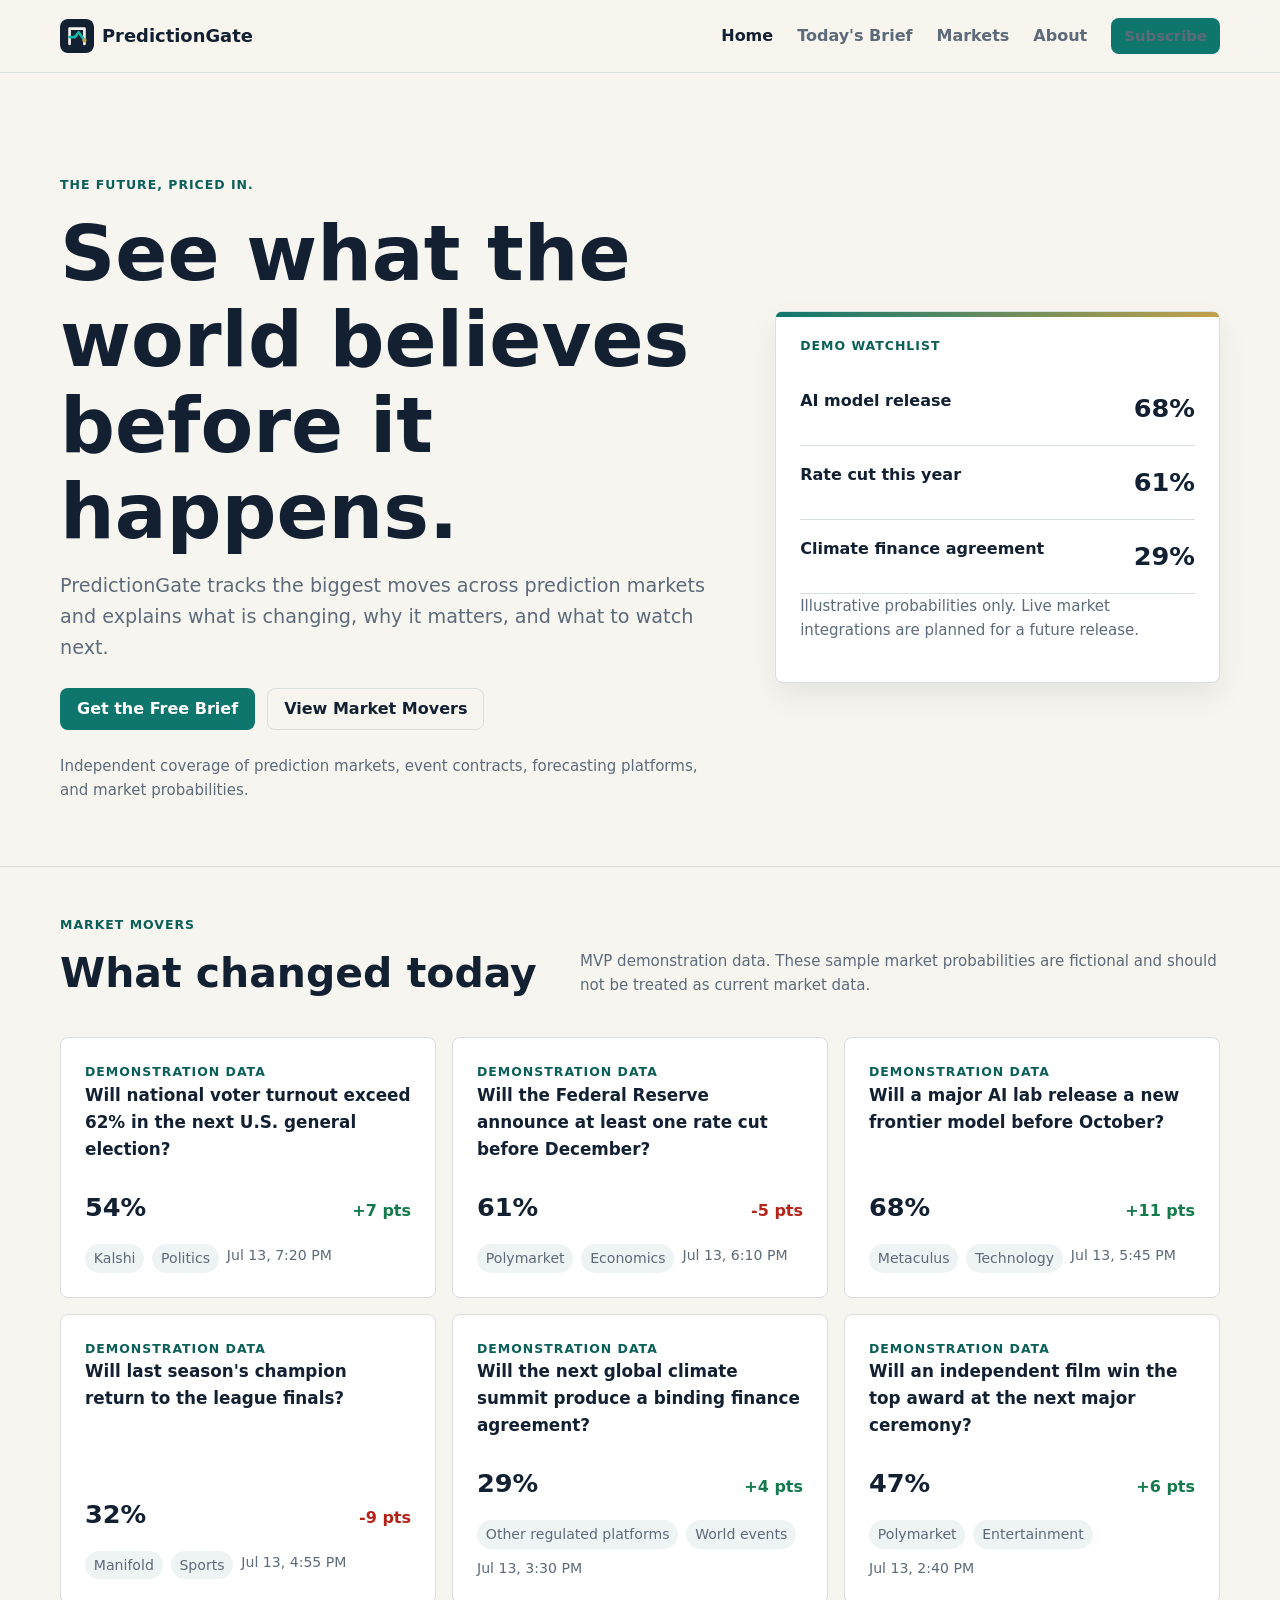
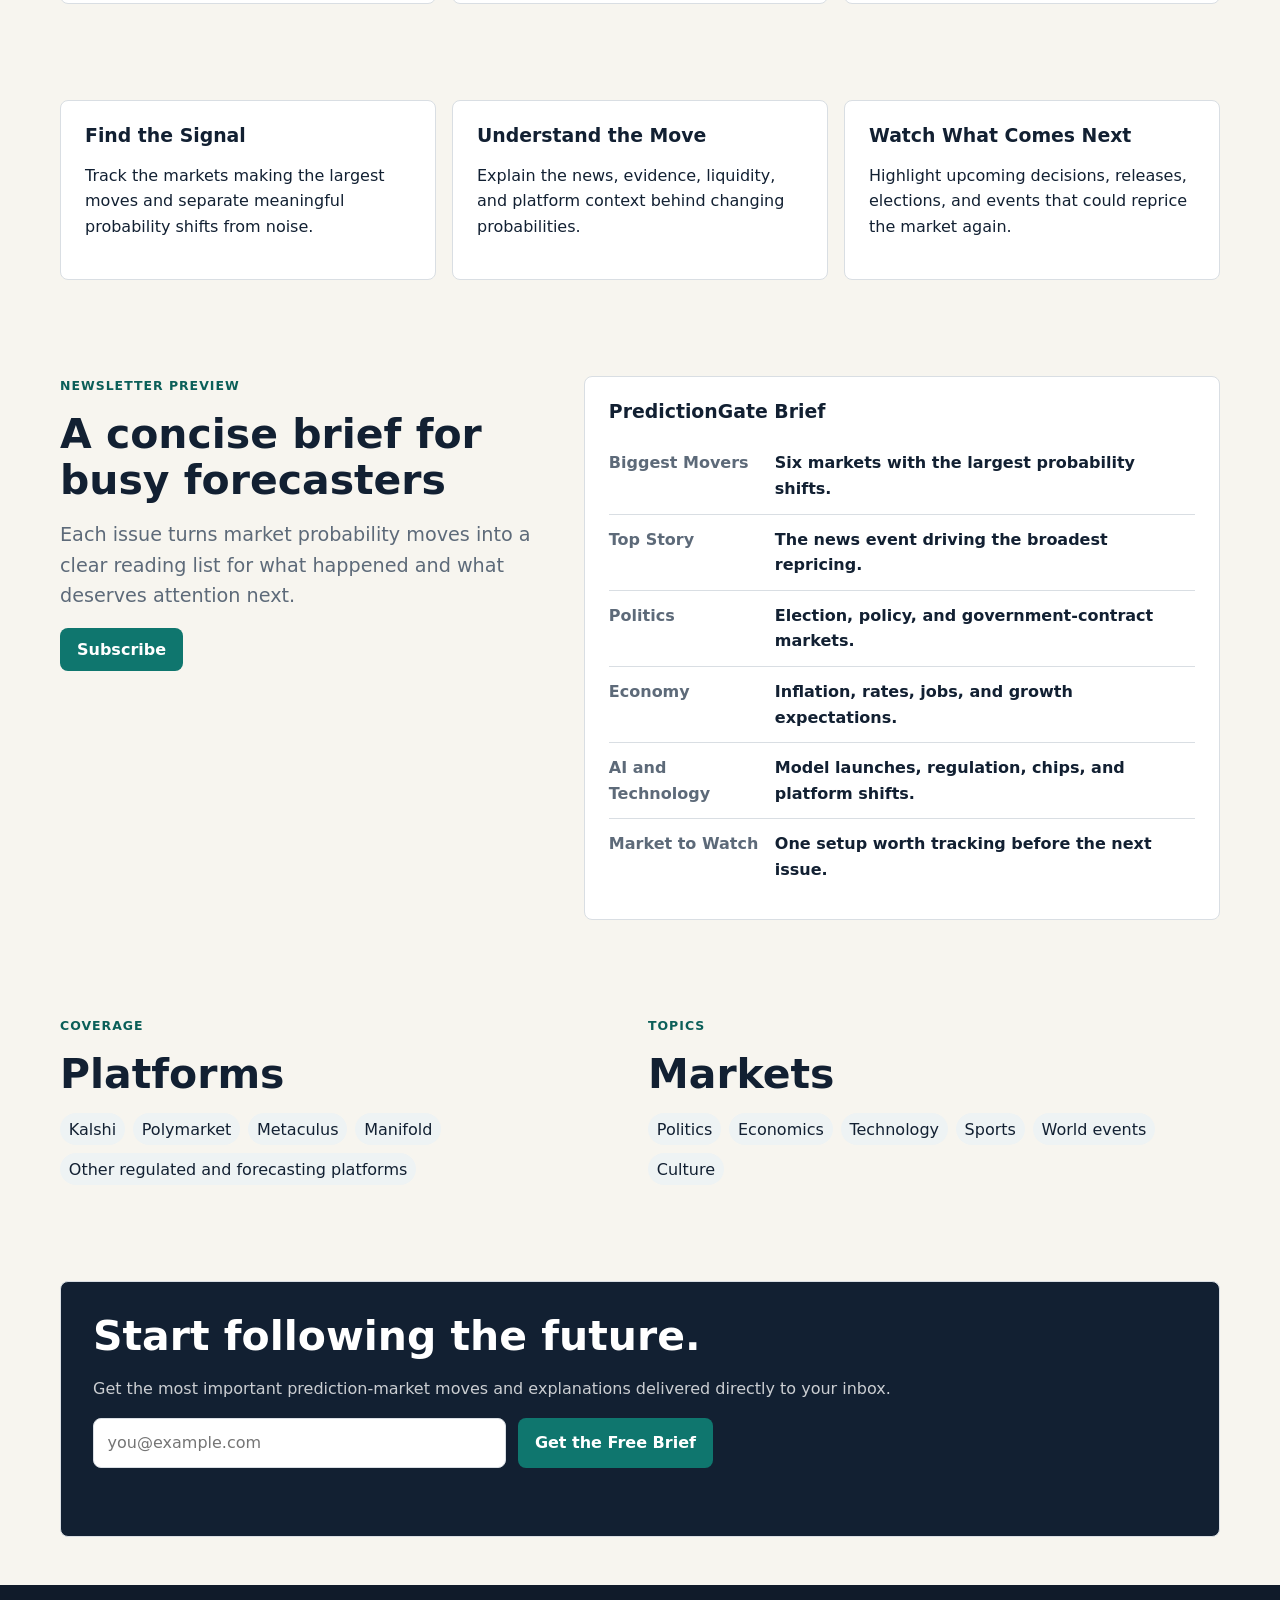
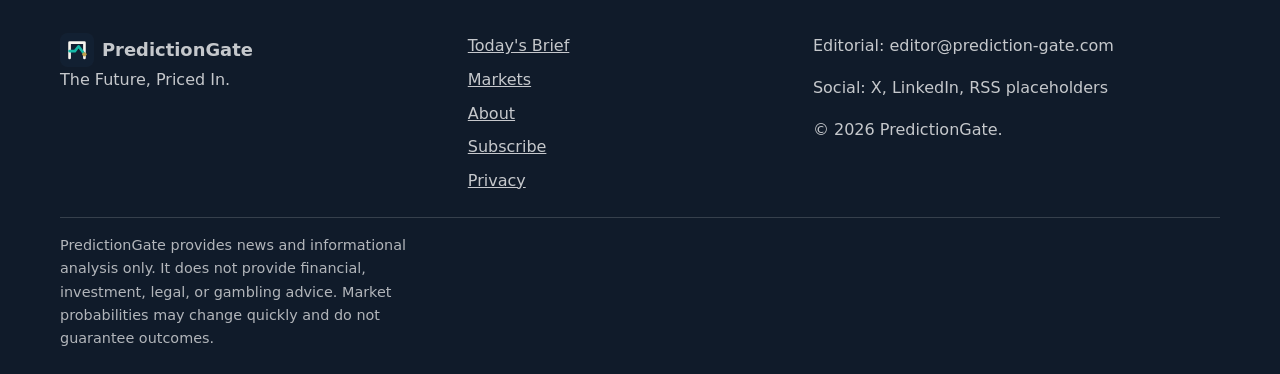
==== index.html @ e192de69 "Build PredictionGate static site" ====
<!doctype html>
<html lang="en">
<head>
  <meta charset="utf-8">
  <meta name="viewport" content="width=device-width, initial-scale=1">
  <title>PredictionGate | Prediction Market News and Analysis</title>
  <meta name="description" content="PredictionGate tracks prediction market news, event contracts, market probabilities, and forecasting market moves with clear analysis.">
  <link rel="canonical" href="https://prediction-gate.com/">
  <meta property="og:title" content="PredictionGate | The Future, Priced In.">
  <meta property="og:description" content="Prediction market analysis for the biggest market probability moves and the stories behind them.">
  <meta property="og:type" content="website">
  <meta property="og:url" content="https://prediction-gate.com/">
  <meta name="twitter:card" content="summary_large_image">
  <meta name="twitter:title" content="PredictionGate">
  <meta name="twitter:description" content="The Future, Priced In.">
  <link rel="stylesheet" href="css/styles.css">
  <link rel="icon" href="assets/favicon.svg" type="image/svg+xml">
  <script type="application/ld+json">
    {
      "@context": "https://schema.org",
      "@type": "Organization",
      "name": "PredictionGate",
      "url": "https://prediction-gate.com/",
      "slogan": "The Future, Priced In.",
      "description": "Independent media and analysis focused on prediction markets, event contracts, forecasting platforms, and market probabilities."
    }
  </script>
  <!-- Analytics placeholders: insert Google Analytics, Plausible, or Beehiiv tracking snippets here. -->
</head>
<body>
  <a class="skip-link" href="#main">Skip to content</a>
  <header class="site-header">
    <div class="header-inner">
      <a class="logo" href="index.html" aria-label="PredictionGate home"><span class="logo-mark">PG</span><span>PredictionGate</span></a>
      <button class="nav-toggle" type="button" aria-expanded="false" aria-controls="site-nav" aria-label="Open navigation"><span></span><span></span><span></span></button>
      <nav class="site-nav" id="site-nav" aria-label="Main navigation">
        <a href="index.html" aria-current="page">Home</a>
        <a href="brief.html">Today's Brief</a>
        <a href="markets.html">Markets</a>
        <a href="about.html">About</a>
        <a class="button small" href="subscribe.html">Subscribe</a>
      </nav>
    </div>
  </header>
  <main id="main">
    <section class="hero">
      <div class="section-inner hero-grid">
        <div>
          <p class="eyebrow">The Future, Priced In.</p>
          <h1>See what the world believes before it happens.</h1>
          <p class="lead">PredictionGate tracks the biggest moves across prediction markets and explains what is changing, why it matters, and what to watch next.</p>
          <div class="hero-actions">
            <a class="button" href="subscribe.html">Get the Free Brief</a>
            <a class="button secondary" href="markets.html">View Market Movers</a>
          </div>
          <p class="trust-statement">Independent coverage of prediction markets, event contracts, forecasting platforms, and market probabilities.</p>
        </div>
        <aside class="probability-panel" aria-label="Sample probability watchlist">
          <p class="eyebrow">Demo Watchlist</p>
          <div class="ticker-row"><strong>AI model release</strong><span class="probability">68%</span></div>
          <div class="ticker-row"><strong>Rate cut this year</strong><span class="probability">61%</span></div>
          <div class="ticker-row"><strong>Climate finance agreement</strong><span class="probability">29%</span></div>
          <p class="notice">Illustrative probabilities only. Live market integrations are planned for a future release.</p>
        </aside>
      </div>
    </section>

    <section class="section">
      <div class="section-inner">
        <div class="section-heading">
          <div>
            <p class="eyebrow">Market Movers</p>
            <h2>What changed today</h2>
          </div>
          <p class="notice">MVP demonstration data. These sample market probabilities are fictional and should not be treated as current market data.</p>
        </div>
        <div class="grid market-grid" id="market-movers" aria-live="polite"></div>
      </div>
    </section>

    <section class="section">
      <div class="section-inner grid three">
        <article class="card"><h3>Find the Signal</h3><p>Track the markets making the largest moves and separate meaningful probability shifts from noise.</p></article>
        <article class="card"><h3>Understand the Move</h3><p>Explain the news, evidence, liquidity, and platform context behind changing probabilities.</p></article>
        <article class="card"><h3>Watch What Comes Next</h3><p>Highlight upcoming decisions, releases, elections, and events that could reprice the market again.</p></article>
      </div>
    </section>

    <section class="section">
      <div class="section-inner newsletter-preview">
        <div>
          <p class="eyebrow">Newsletter Preview</p>
          <h2>A concise brief for busy forecasters</h2>
          <p class="lead">Each issue turns market probability moves into a clear reading list for what happened and what deserves attention next.</p>
          <a class="button" href="subscribe.html">Subscribe</a>
        </div>
        <article class="article-card">
          <h3>PredictionGate Brief</h3>
          <ul class="issue-list">
            <li><span>Biggest Movers</span><strong>Six markets with the largest probability shifts.</strong></li>
            <li><span>Top Story</span><strong>The news event driving the broadest repricing.</strong></li>
            <li><span>Politics</span><strong>Election, policy, and government-contract markets.</strong></li>
            <li><span>Economy</span><strong>Inflation, rates, jobs, and growth expectations.</strong></li>
            <li><span>AI and Technology</span><strong>Model launches, regulation, chips, and platform shifts.</strong></li>
            <li><span>Market to Watch</span><strong>One setup worth tracking before the next issue.</strong></li>
          </ul>
        </article>
      </div>
    </section>

    <section class="section">
      <div class="section-inner grid two">
        <div>
          <p class="eyebrow">Coverage</p>
          <h2>Platforms</h2>
          <div class="tag-cloud">
            <span class="pill">Kalshi</span><span class="pill">Polymarket</span><span class="pill">Metaculus</span><span class="pill">Manifold</span><span class="pill">Other regulated and forecasting platforms</span>
          </div>
        </div>
        <div>
          <p class="eyebrow">Topics</p>
          <h2>Markets</h2>
          <div class="tag-cloud">
            <span class="pill">Politics</span><span class="pill">Economics</span><span class="pill">Technology</span><span class="pill">Sports</span><span class="pill">World events</span><span class="pill">Culture</span>
          </div>
        </div>
      </div>
    </section>

    <section class="section">
      <div class="section-inner callout">
        <h2>Start following the future.</h2>
        <p>Get the most important prediction-market moves and explanations delivered directly to your inbox.</p>
        <form class="signup-form" novalidate>
          <label for="home-email">Email address</label>
          <input id="home-email" name="email" type="email" autocomplete="email" placeholder="you@example.com" required>
          <button class="button" type="submit">Get the Free Brief</button>
          <p class="form-message" role="status" aria-live="polite"></p>
        </form>
      </div>
    </section>
  </main>
  <footer class="site-footer">
    <div class="footer-inner">
      <div><a class="logo" href="index.html"><span class="logo-mark">PG</span><span>PredictionGate</span></a><p>The Future, Priced In.</p></div>
      <nav class="footer-links" aria-label="Footer navigation"><a href="brief.html">Today's Brief</a><a href="markets.html">Markets</a><a href="about.html">About</a><a href="subscribe.html">Subscribe</a><a href="privacy.html">Privacy</a></nav>
      <div><p>Editorial: editor@prediction-gate.com</p><p>Social: X, LinkedIn, RSS placeholders</p><p>&copy; <span class="current-year"></span> PredictionGate.</p></div>
    </div>
    <div class="footer-inner footer-disclaimer">PredictionGate provides news and informational analysis only. It does not provide financial, investment, legal, or gambling advice. Market probabilities may change quickly and do not guarantee outcomes.</div>
  </footer>
  <script src="js/main.js"></script>
</body>
</html>
---- css/styles.css ----
:root {
  --color-bg: #f7f5ef;
  --color-surface: #ffffff;
  --color-surface-muted: #eef3f4;
  --color-text: #122032;
  --color-muted: #5d6a79;
  --color-border: #d9dee3;
  --color-accent: #0f766e;
  --color-accent-dark: #0b5f59;
  --color-positive: #147a4b;
  --color-negative: #b42318;
  --color-warning: #9a5b00;
  --font-base: system-ui, -apple-system, BlinkMacSystemFont, "Segoe UI", sans-serif;
  --page-width: 1160px;
  --space-1: 0.25rem;
  --space-2: 0.5rem;
  --space-3: 0.75rem;
  --space-4: 1rem;
  --space-5: 1.5rem;
  --space-6: 2rem;
  --space-7: 3rem;
  --radius: 8px;
  --shadow: 0 12px 28px rgba(18, 32, 50, 0.08);
}

* {
  box-sizing: border-box;
}

html {
  scroll-behavior: smooth;
}

body {
  margin: 0;
  color: var(--color-text);
  background: var(--color-bg);
  font-family: var(--font-base);
  font-size: 16px;
  line-height: 1.6;
}

body.nav-open {
  overflow: hidden;
}

img,
svg {
  max-width: 100%;
}

a {
  color: inherit;
}

a:hover {
  color: var(--color-accent);
}

:focus-visible {
  outline: 3px solid rgba(15, 118, 110, 0.45);
  outline-offset: 3px;
}

.skip-link {
  position: absolute;
  top: -48px;
  left: var(--space-4);
  z-index: 20;
  padding: var(--space-2) var(--space-4);
  background: var(--color-text);
  color: #fff;
  border-radius: var(--radius);
}

.skip-link:focus {
  top: var(--space-4);
}

.site-header {
  position: sticky;
  top: 0;
  z-index: 10;
  background: rgba(247, 245, 239, 0.94);
  border-bottom: 1px solid var(--color-border);
  backdrop-filter: blur(12px);
}

.header-inner,
.section-inner,
.footer-inner {
  width: min(100% - 32px, var(--page-width));
  margin: 0 auto;
}

.header-inner {
  display: flex;
  align-items: center;
  justify-content: space-between;
  min-height: 72px;
  gap: var(--space-4);
}

.logo {
  display: inline-flex;
  align-items: center;
  gap: var(--space-2);
  color: var(--color-text);
  font-weight: 800;
  font-size: 1.12rem;
  text-decoration: none;
}

.logo-mark {
  display: grid;
  place-items: center;
  width: 34px;
  height: 34px;
  overflow: hidden;
  color: transparent;
  background: url("../assets/logo-mark.svg") center / contain no-repeat;
  border-radius: var(--radius);
  font-size: 0.85rem;
  letter-spacing: 0;
  text-indent: -999px;
}

.nav-toggle {
  display: none;
  width: 42px;
  height: 42px;
  border: 1px solid var(--color-border);
  border-radius: var(--radius);
  background: var(--color-surface);
  color: var(--color-text);
}

.nav-toggle span {
  display: block;
  width: 18px;
  height: 2px;
  margin: 4px auto;
  background: currentColor;
}

.site-nav {
  display: flex;
  align-items: center;
  gap: var(--space-5);
}

.site-nav a {
  color: var(--color-muted);
  font-weight: 650;
  text-decoration: none;
}

.site-nav a[aria-current="page"] {
  color: var(--color-text);
}

.button,
button.button {
  display: inline-flex;
  align-items: center;
  justify-content: center;
  min-height: 42px;
  padding: 0.72rem 1rem;
  border: 1px solid transparent;
  border-radius: var(--radius);
  background: var(--color-accent);
  color: #fff;
  font: inherit;
  font-weight: 750;
  line-height: 1.1;
  text-decoration: none;
  cursor: pointer;
}

.button:hover {
  background: var(--color-accent-dark);
  color: #fff;
}

.button.secondary {
  background: transparent;
  color: var(--color-text);
  border-color: var(--color-border);
}

.button.secondary:hover {
  background: var(--color-surface);
  color: var(--color-text);
}

.button.small {
  min-height: 36px;
  padding: 0.55rem 0.75rem;
  font-size: 0.93rem;
}

.hero {
  padding: clamp(3rem, 8vw, 7rem) 0 var(--space-7);
  border-bottom: 1px solid var(--color-border);
}

.hero-grid {
  display: grid;
  grid-template-columns: minmax(0, 1.08fr) minmax(320px, 0.72fr);
  gap: var(--space-7);
  align-items: center;
}

.eyebrow,
.demo-label {
  color: var(--color-accent-dark);
  font-size: 0.78rem;
  font-weight: 800;
  letter-spacing: 0.08em;
  text-transform: uppercase;
}

h1,
h2,
h3 {
  line-height: 1.12;
  margin: 0 0 var(--space-4);
}

h1 {
  max-width: 760px;
  font-size: clamp(2.6rem, 6vw, 5.7rem);
}

h2 {
  font-size: clamp(1.8rem, 3.2vw, 3rem);
}

h3 {
  font-size: 1.18rem;
}

p {
  margin: 0 0 var(--space-4);
}

.lead {
  max-width: 710px;
  color: var(--color-muted);
  font-size: clamp(1.08rem, 1.5vw, 1.28rem);
}

.hero-actions,
.button-row {
  display: flex;
  flex-wrap: wrap;
  gap: var(--space-3);
  margin: var(--space-5) 0;
}

.trust-statement,
.notice,
.meta {
  color: var(--color-muted);
  font-size: 0.94rem;
}

.probability-panel {
  position: relative;
  padding: var(--space-5);
  background: var(--color-surface);
  border: 1px solid var(--color-border);
  border-radius: var(--radius);
  box-shadow: var(--shadow);
}

.probability-panel::before {
  content: "";
  position: absolute;
  inset: 0 0 auto;
  height: 5px;
  background: linear-gradient(90deg, var(--color-accent), #c2a14d);
  border-radius: var(--radius) var(--radius) 0 0;
}

.ticker-row {
  display: grid;
  grid-template-columns: 1fr auto;
  gap: var(--space-4);
  padding: var(--space-4) 0;
  border-bottom: 1px solid var(--color-border);
}

.ticker-row:last-child {
  border-bottom: 0;
}

.ticker-row strong {
  display: block;
}

.probability {
  font-size: 1.6rem;
  font-weight: 850;
}

.positive {
  color: var(--color-positive);
}

.negative {
  color: var(--color-negative);
}

.section {
  padding: var(--space-7) 0;
}

.section-heading {
  display: flex;
  align-items: end;
  justify-content: space-between;
  gap: var(--space-5);
  margin-bottom: var(--space-5);
}

.section-heading p {
  max-width: 640px;
}

.grid {
  display: grid;
  gap: var(--space-4);
}

.grid.three {
  grid-template-columns: repeat(3, 1fr);
}

.grid.two {
  grid-template-columns: repeat(2, 1fr);
}

.market-grid {
  grid-template-columns: repeat(3, 1fr);
}

.card,
.market-card,
.callout,
.article-card {
  background: var(--color-surface);
  border: 1px solid var(--color-border);
  border-radius: var(--radius);
}

.card,
.article-card {
  padding: var(--space-5);
}

.market-card {
  display: flex;
  flex-direction: column;
  min-height: 260px;
  padding: var(--space-5);
}

.market-card .question {
  flex: 1;
  margin-bottom: var(--space-5);
  font-size: 1.05rem;
  font-weight: 750;
}

.market-topline {
  display: flex;
  align-items: baseline;
  justify-content: space-between;
  gap: var(--space-3);
}

.move {
  font-weight: 800;
}

.market-meta {
  display: flex;
  flex-wrap: wrap;
  gap: var(--space-2);
  margin-top: var(--space-4);
  color: var(--color-muted);
  font-size: 0.88rem;
}

.pill {
  display: inline-flex;
  align-items: center;
  min-height: 26px;
  padding: 0.2rem 0.55rem;
  background: var(--color-surface-muted);
  border-radius: 999px;
}

.newsletter-preview {
  display: grid;
  grid-template-columns: 0.88fr 1.12fr;
  gap: var(--space-5);
  align-items: start;
}

.issue-list {
  margin: 0;
  padding: 0;
  list-style: none;
}

.issue-list li {
  display: grid;
  grid-template-columns: 150px 1fr;
  gap: var(--space-4);
  padding: var(--space-3) 0;
  border-bottom: 1px solid var(--color-border);
}

.issue-list li:last-child {
  border-bottom: 0;
}

.issue-list span {
  color: var(--color-muted);
  font-weight: 750;
}

.tag-cloud {
  display: flex;
  flex-wrap: wrap;
  gap: var(--space-2);
}

.signup-form {
  display: grid;
  grid-template-columns: minmax(220px, 1fr) auto;
  gap: var(--space-3);
  max-width: 620px;
}

.signup-form label {
  position: absolute;
  width: 1px;
  height: 1px;
  overflow: hidden;
  clip: rect(0 0 0 0);
}

input,
select {
  width: 100%;
  min-height: 44px;
  padding: 0.72rem 0.85rem;
  border: 1px solid var(--color-border);
  border-radius: var(--radius);
  background: var(--color-surface);
  color: var(--color-text);
  font: inherit;
}

.form-message {
  grid-column: 1 / -1;
  min-height: 24px;
  margin: 0;
  font-weight: 650;
}

.form-message.error {
  color: var(--color-negative);
}

.form-message.success {
  color: var(--color-positive);
}

.callout {
  padding: var(--space-6);
  background: var(--color-text);
  color: #fff;
}

.callout p {
  color: rgba(255, 255, 255, 0.78);
}

.callout .button.secondary {
  color: #fff;
  border-color: rgba(255, 255, 255, 0.32);
}

.page-header {
  padding: var(--space-7) 0 var(--space-6);
  border-bottom: 1px solid var(--color-border);
}

.article-layout {
  display: grid;
  grid-template-columns: minmax(0, 1fr) 300px;
  gap: var(--space-6);
  align-items: start;
}

.article-body {
  background: var(--color-surface);
  border: 1px solid var(--color-border);
  border-radius: var(--radius);
  padding: clamp(1.25rem, 4vw, 3rem);
}

.article-body h2 {
  margin-top: var(--space-6);
  font-size: 1.6rem;
}

.article-body ul {
  padding-left: 1.2rem;
}

.article-nav {
  display: flex;
  justify-content: space-between;
  gap: var(--space-3);
  margin-top: var(--space-5);
}

.share-links {
  display: flex;
  flex-wrap: wrap;
  gap: var(--space-2);
}

.dashboard-controls {
  display: grid;
  grid-template-columns: minmax(220px, 1.5fr) repeat(3, minmax(150px, 1fr)) auto;
  gap: var(--space-3);
  margin-bottom: var(--space-5);
  padding: var(--space-4);
  background: var(--color-surface);
  border: 1px solid var(--color-border);
  border-radius: var(--radius);
}

.empty-state {
  display: none;
  padding: var(--space-6);
  text-align: center;
  background: var(--color-surface);
  border: 1px solid var(--color-border);
  border-radius: var(--radius);
}

.empty-state.visible {
  display: block;
}

.site-footer {
  padding: var(--space-7) 0 var(--space-5);
  background: #101b2a;
  color: #fff;
}

.footer-inner {
  display: grid;
  grid-template-columns: 1.2fr 1fr 1.3fr;
  gap: var(--space-6);
}

.footer-inner a,
.footer-inner p {
  color: rgba(255, 255, 255, 0.76);
}

.footer-links {
  display: grid;
  gap: var(--space-2);
}

.footer-disclaimer {
  margin-top: var(--space-5);
  padding-top: var(--space-4);
  border-top: 1px solid rgba(255, 255, 255, 0.16);
  color: rgba(255, 255, 255, 0.68);
  font-size: 0.9rem;
}

@media (max-width: 920px) {
  .hero-grid,
  .newsletter-preview,
  .article-layout,
  .footer-inner {
    grid-template-columns: 1fr;
  }

  .grid.three,
  .grid.two,
  .market-grid {
    grid-template-columns: repeat(2, 1fr);
  }

  .dashboard-controls {
    grid-template-columns: 1fr 1fr;
  }
}

@media (max-width: 720px) {
  .nav-toggle {
    display: block;
  }

  .site-nav {
    position: fixed;
    inset: 72px 0 auto;
    display: none;
    flex-direction: column;
    align-items: stretch;
    padding: var(--space-4);
    background: var(--color-bg);
    border-bottom: 1px solid var(--color-border);
  }

  .site-nav.open {
    display: flex;
  }

  .site-nav a {
    padding: var(--space-3);
  }

  .grid.three,
  .grid.two,
  .market-grid,
  .dashboard-controls {
    grid-template-columns: 1fr;
  }

  .section-heading {
    display: block;
  }

  .signup-form {
    grid-template-columns: 1fr;
  }

  .issue-list li {
    grid-template-columns: 1fr;
    gap: 0;
  }

  .article-nav {
    flex-direction: column;
  }
}

@media (prefers-reduced-motion: reduce) {
  *,
  *::before,
  *::after {
    scroll-behavior: auto !important;
    transition-duration: 0.01ms !important;
    animation-duration: 0.01ms !important;
    animation-iteration-count: 1 !important;
  }
}
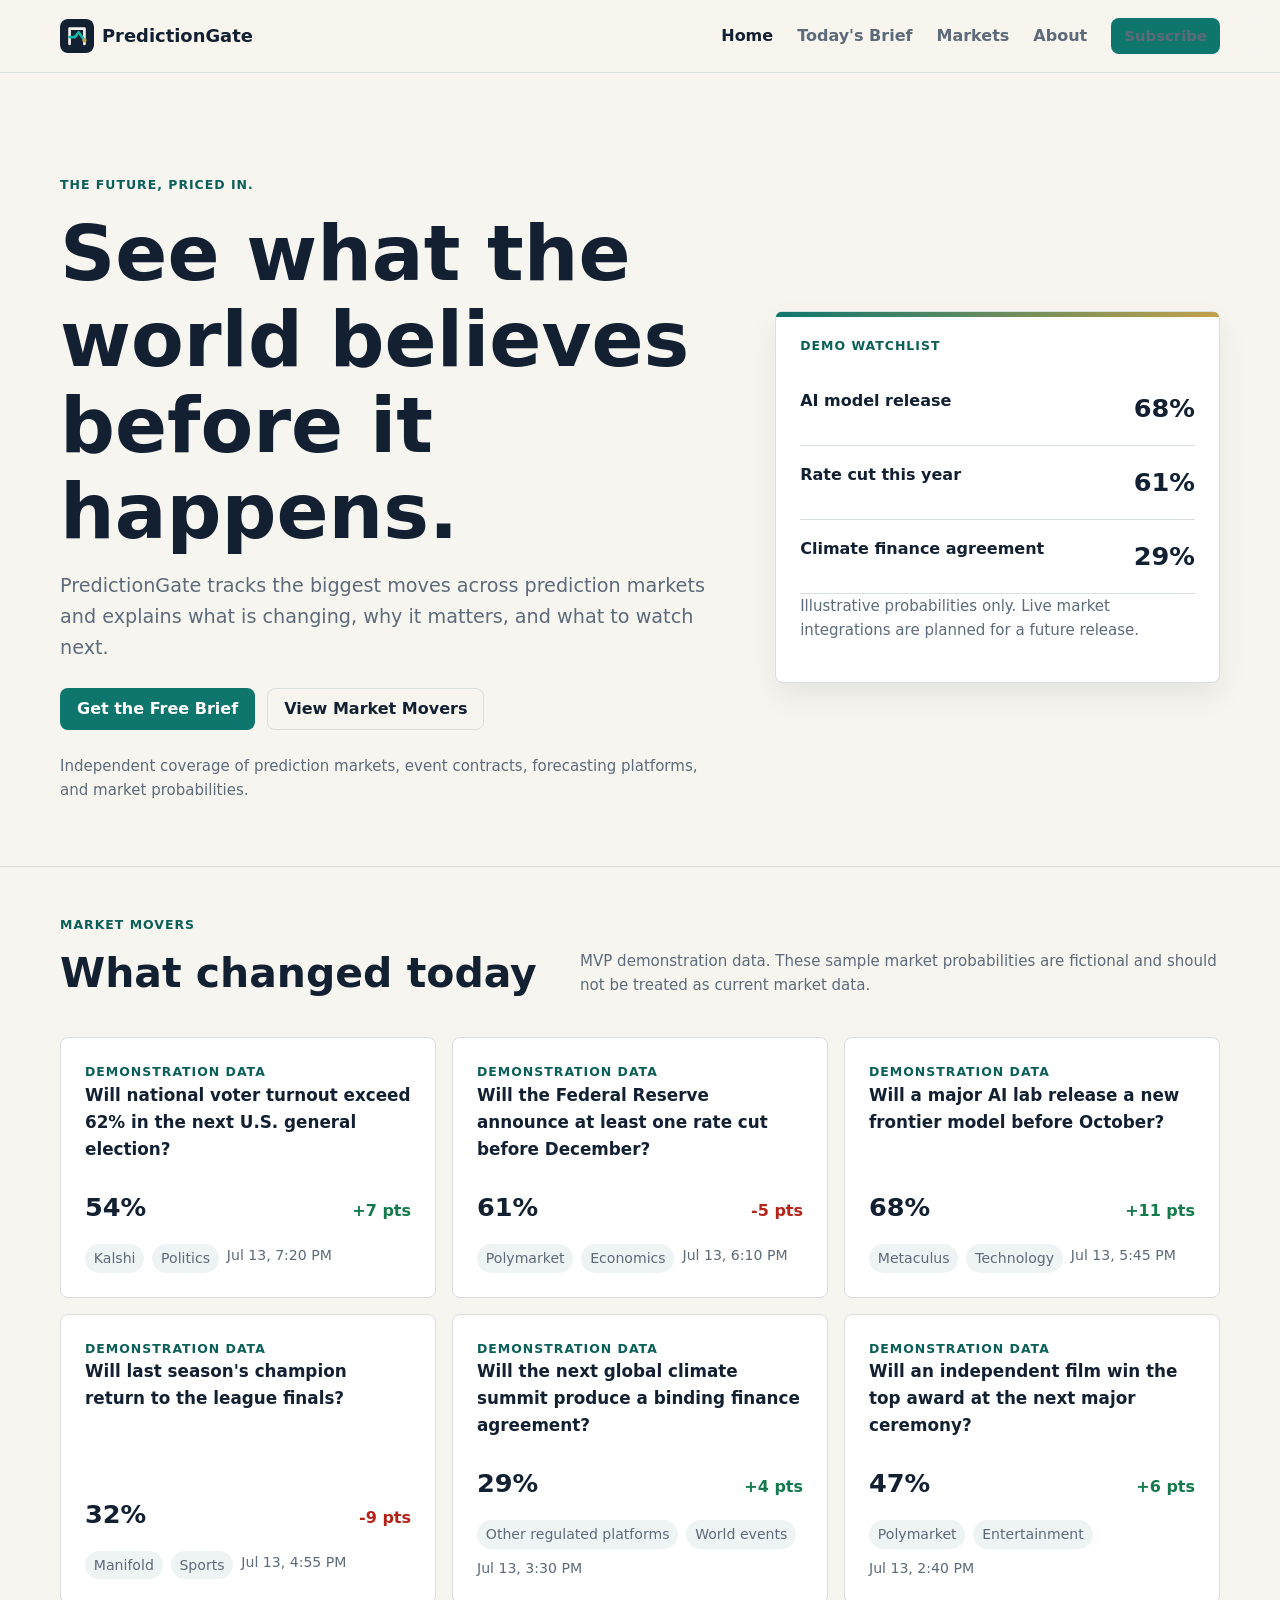
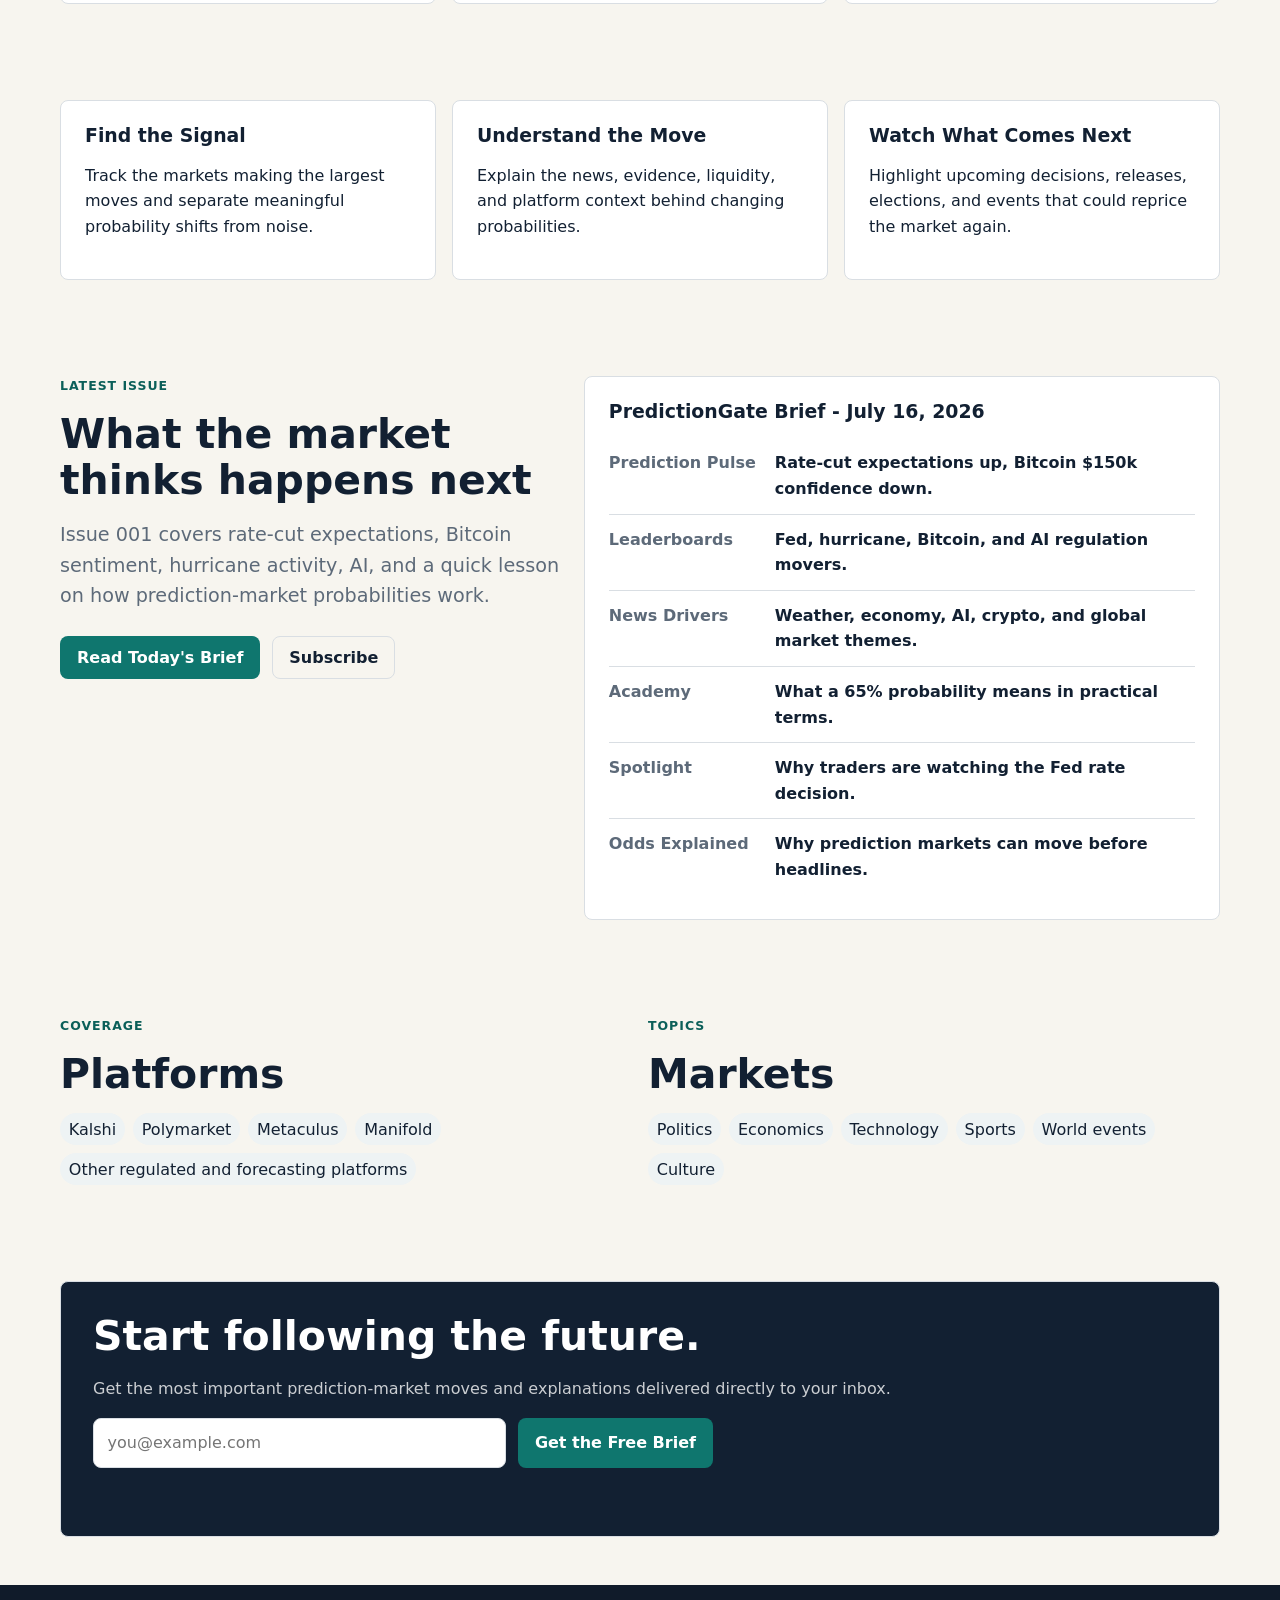
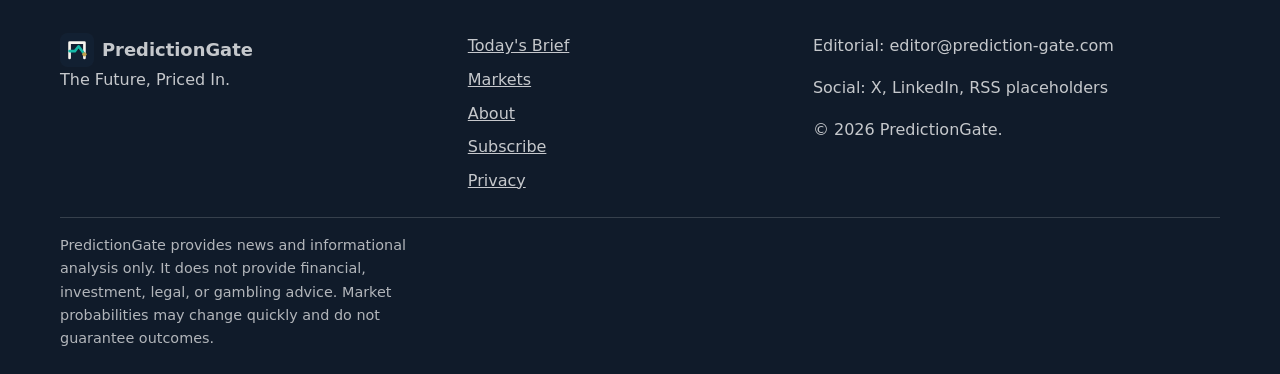
==== commit fe60403e: "Publish first PredictionGate brief" ====
--- a/index.html
+++ b/index.html
@@ -89,20 +89,20 @@
     <section class="section">
       <div class="section-inner newsletter-preview">
         <div>
-          <p class="eyebrow">Newsletter Preview</p>
-          <h2>A concise brief for busy forecasters</h2>
-          <p class="lead">Each issue turns market probability moves into a clear reading list for what happened and what deserves attention next.</p>
-          <a class="button" href="subscribe.html">Subscribe</a>
+          <p class="eyebrow">Latest Issue</p>
+          <h2>What the market thinks happens next</h2>
+          <p class="lead">Issue 001 covers rate-cut expectations, Bitcoin sentiment, hurricane activity, AI, and a quick lesson on how prediction-market probabilities work.</p>
+          <div class="button-row"><a class="button" href="brief.html">Read Today's Brief</a><a class="button secondary" href="subscribe.html">Subscribe</a></div>
         </div>
         <article class="article-card">
-          <h3>PredictionGate Brief</h3>
+          <h3>PredictionGate Brief - July 16, 2026</h3>
           <ul class="issue-list">
-            <li><span>Biggest Movers</span><strong>Six markets with the largest probability shifts.</strong></li>
-            <li><span>Top Story</span><strong>The news event driving the broadest repricing.</strong></li>
-            <li><span>Politics</span><strong>Election, policy, and government-contract markets.</strong></li>
-            <li><span>Economy</span><strong>Inflation, rates, jobs, and growth expectations.</strong></li>
-            <li><span>AI and Technology</span><strong>Model launches, regulation, chips, and platform shifts.</strong></li>
-            <li><span>Market to Watch</span><strong>One setup worth tracking before the next issue.</strong></li>
+            <li><span>Prediction Pulse</span><strong>Rate-cut expectations up, Bitcoin $150k confidence down.</strong></li>
+            <li><span>Leaderboards</span><strong>Fed, hurricane, Bitcoin, and AI regulation movers.</strong></li>
+            <li><span>News Drivers</span><strong>Weather, economy, AI, crypto, and global market themes.</strong></li>
+            <li><span>Academy</span><strong>What a 65% probability means in practical terms.</strong></li>
+            <li><span>Spotlight</span><strong>Why traders are watching the Fed rate decision.</strong></li>
+            <li><span>Odds Explained</span><strong>Why prediction markets can move before headlines.</strong></li>
           </ul>
         </article>
       </div>
--- a/css/styles.css
+++ b/css/styles.css
@@ -519,8 +519,53 @@
   font-size: 1.6rem;
 }
 
+.article-body h3 {
+  margin-top: var(--space-5);
+}
+
 .article-body ul {
   padding-left: 1.2rem;
+}
+
+.article-body figure {
+  margin: var(--space-5) 0;
+}
+
+.article-body figure img,
+.article-hero-image img {
+  display: block;
+  width: 100%;
+  height: auto;
+  border: 1px solid var(--color-border);
+  border-radius: var(--radius);
+}
+
+.article-body figcaption {
+  margin-top: var(--space-2);
+  color: var(--color-muted);
+  font-size: 0.88rem;
+}
+
+.article-hero-image {
+  margin: 0 0 var(--space-5);
+}
+
+.leaderboard-table {
+  width: 100%;
+  border-collapse: collapse;
+  margin: var(--space-4) 0;
+}
+
+.leaderboard-table th,
+.leaderboard-table td {
+  padding: var(--space-3);
+  border-bottom: 1px solid var(--color-border);
+  text-align: left;
+}
+
+.leaderboard-table th:last-child,
+.leaderboard-table td:last-child {
+  text-align: right;
 }
 
 .article-nav {
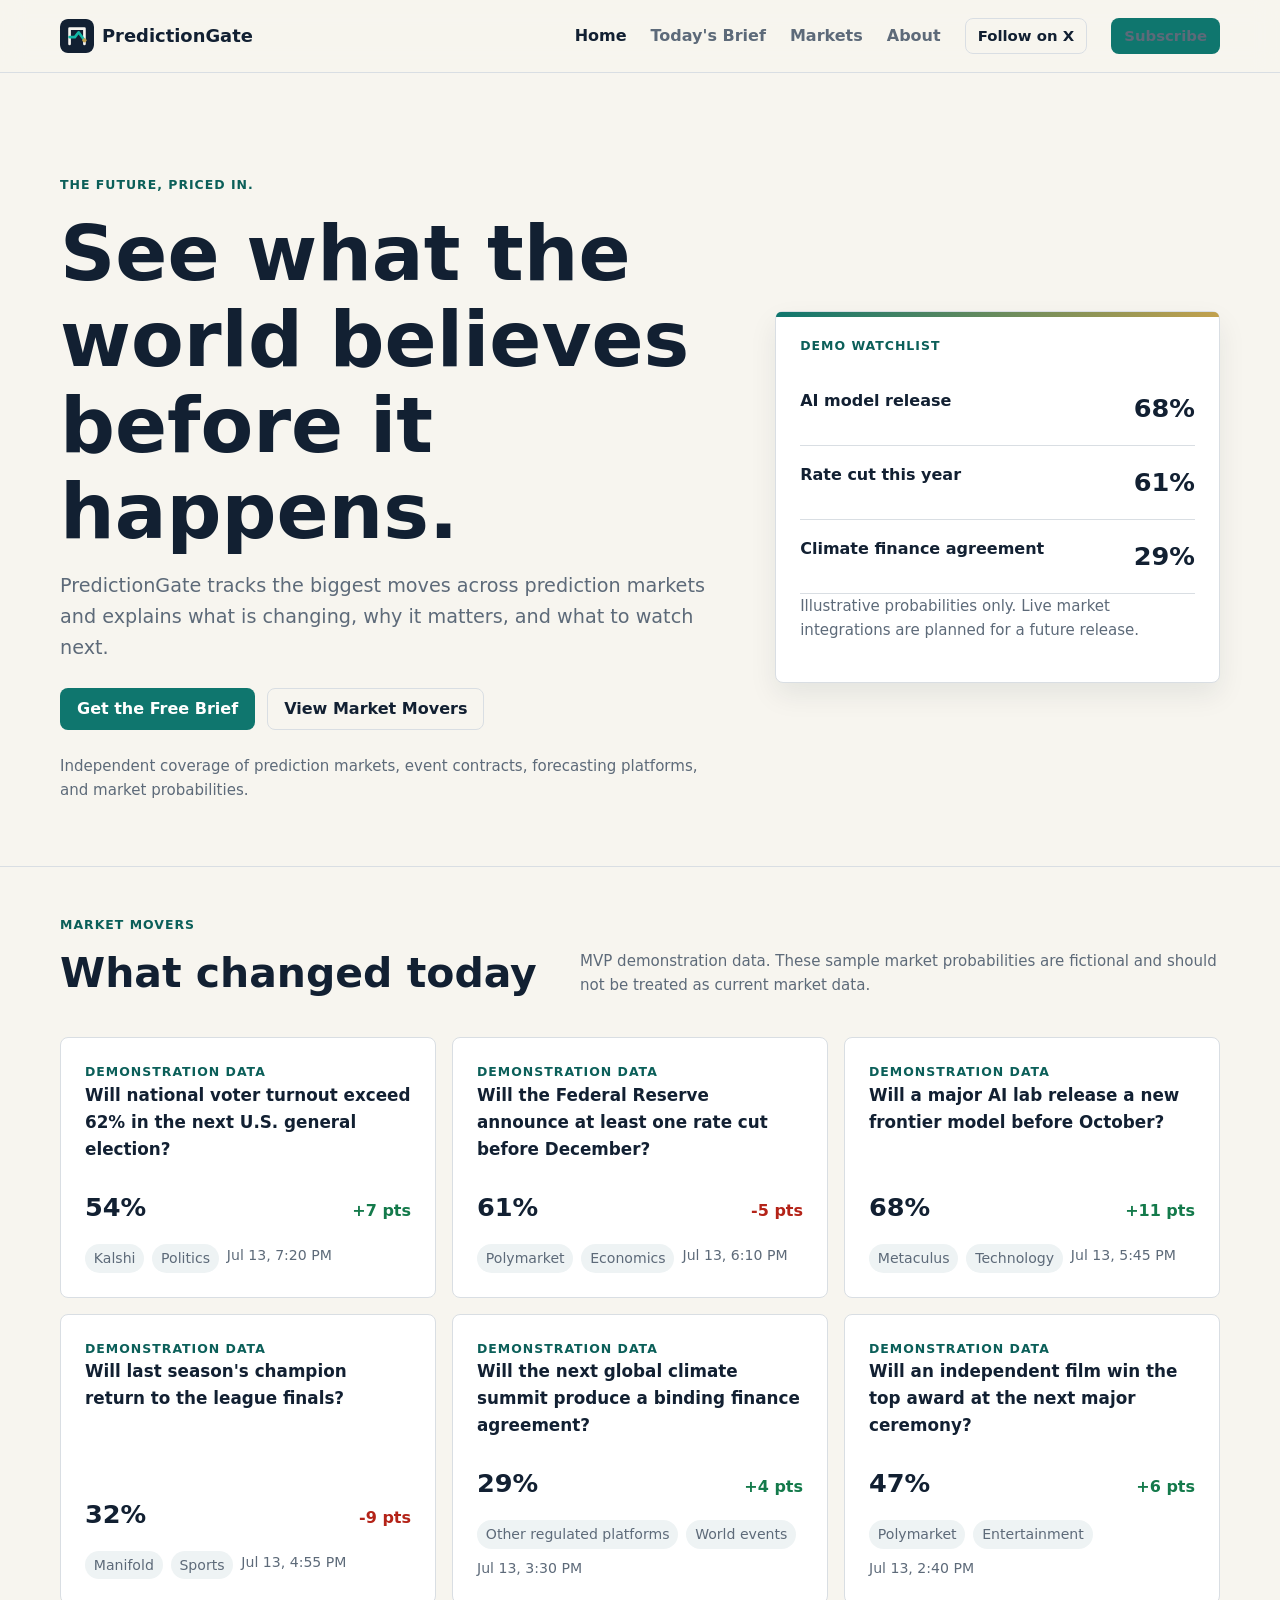
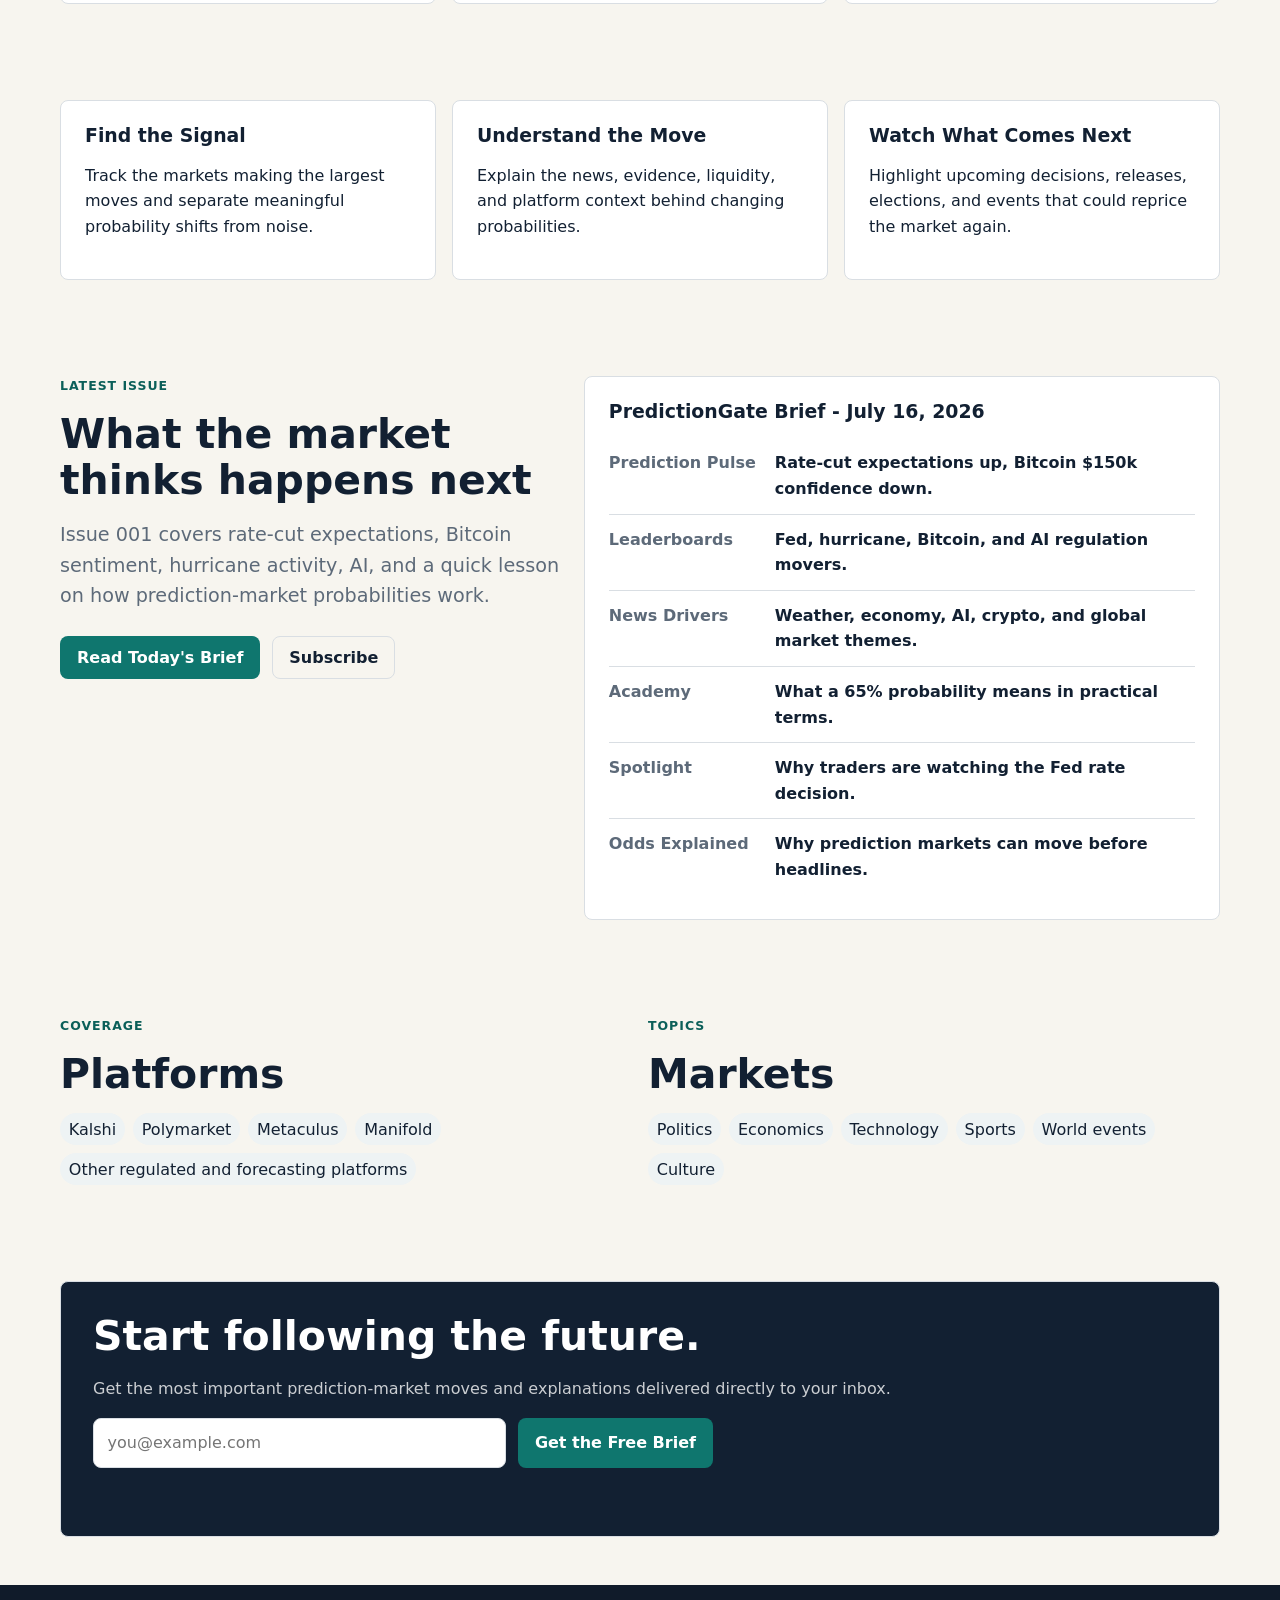
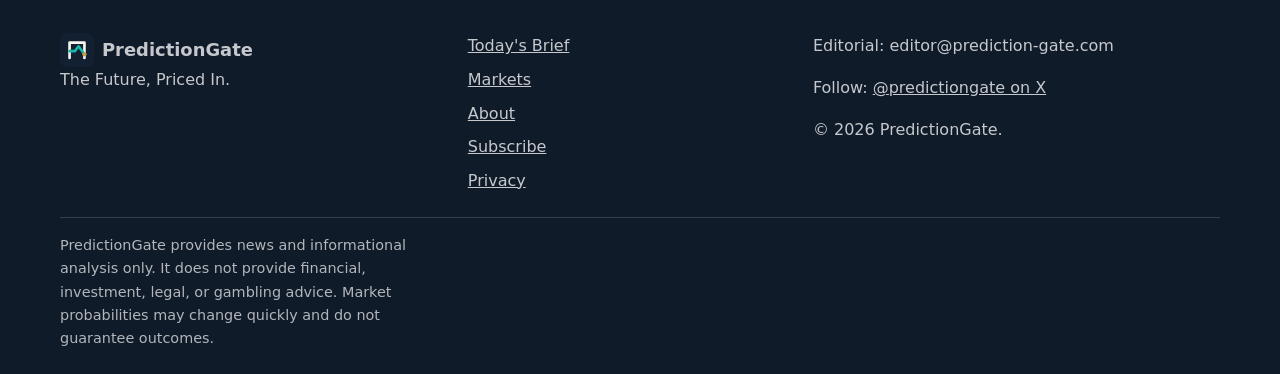
==== commit a8a725b0: "Add X follow link" ====
--- a/index.html
+++ b/index.html
@@ -38,6 +38,7 @@
         <a href="brief.html">Today's Brief</a>
         <a href="markets.html">Markets</a>
         <a href="about.html">About</a>
+        <a class="button secondary small" href="https://x.com/predictiongate" target="_blank" rel="noopener">Follow on X</a>
         <a class="button small" href="subscribe.html">Subscribe</a>
       </nav>
     </div>
@@ -144,7 +145,7 @@
     <div class="footer-inner">
       <div><a class="logo" href="index.html"><span class="logo-mark">PG</span><span>PredictionGate</span></a><p>The Future, Priced In.</p></div>
       <nav class="footer-links" aria-label="Footer navigation"><a href="brief.html">Today's Brief</a><a href="markets.html">Markets</a><a href="about.html">About</a><a href="subscribe.html">Subscribe</a><a href="privacy.html">Privacy</a></nav>
-      <div><p>Editorial: editor@prediction-gate.com</p><p>Social: X, LinkedIn, RSS placeholders</p><p>&copy; <span class="current-year"></span> PredictionGate.</p></div>
+      <div><p>Editorial: editor@prediction-gate.com</p><p>Follow: <a href="https://x.com/predictiongate" target="_blank" rel="noopener">@predictiongate on X</a></p><p>&copy; <span class="current-year"></span> PredictionGate.</p></div>
     </div>
     <div class="footer-inner footer-disclaimer">PredictionGate provides news and informational analysis only. It does not provide financial, investment, legal, or gambling advice. Market probabilities may change quickly and do not guarantee outcomes.</div>
   </footer>
